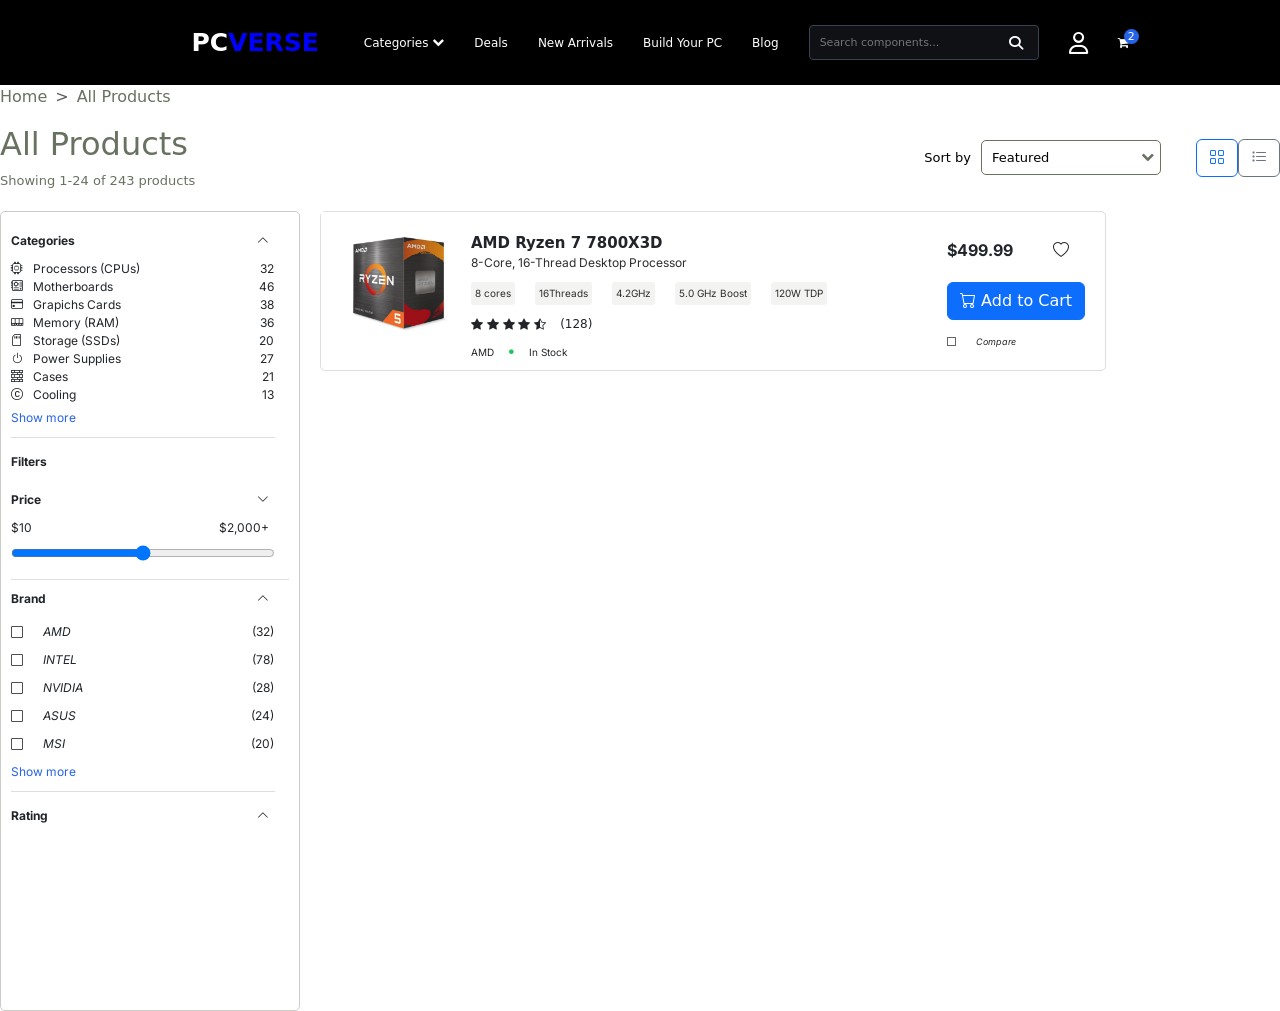
==== vjezba/vjezba2/vjezba2.html @ c1186073 "almin.cart" ====
<!DOCTYPE html>
<html>
<head>
    <title>Vjezba2</title>
    <link rel="stylesheet" href="vjezba2.css">
    <link rel="stylesheet" href="font-awesome-4.7.0/css/font-awesome.min.css">
    <link rel="stylesheet" href="https://cdnjs.cloudflare.com/ajax/libs/font-awesome/6.7.2/css/all.min.css">
    <link rel="stylesheet" href="https://cdnjs.cloudflare.com/ajax/libs/font-awesome/4.7.0/css/font-awesome.min.css">


    <link rel="preconnect" href="https://fonts.googleapis.com">
    <link rel="preconnect" href="https://fonts.gstatic.com" crossorigin>
    <link href="https://fonts.googleapis.com/css2?family=Inter:ital,opsz,wght@0,14..32,100..900;1,14..32,100..900&family=Roboto+Slab:wght@100..900&family=Roboto:ital,wght@0,100..900;1,100..900&display=swap"
          rel="stylesheet">
    <link href="https://cdn.jsdelivr.net/npm/bootstrap@5.3.8/dist/css/bootstrap.min.css" rel="stylesheet"
          integrity="sha384-sRIl4kxILFvY47J16cr9ZwB07vP4J8+LH7qKQnuqkuIAvNWLzeN8tE5YBujZqJLB" crossorigin="anonymous">
    <script src="https://cdn.jsdelivr.net/npm/bootstrap@5.3.8/dist/js/bootstrap.bundle.min.js"
            integrity="sha384-FKyoEForCGlyvwx9Hj09JcYn3nv7wiPVlz7YYwJrWVcXK/BmnVDxM+D2scQbITxI"
            crossorigin="anonymous"></script>
    <link rel="stylesheet" href="https://cdn.jsdelivr.net/npm/bootstrap-icons@1.13.1/font/bootstrap-icons.min.css">

</head>

<body>
<div class="header">
    <div class="title">
        <div class="pc">PC</div>
        <div class="verse">VERSE</div>
    </div>
    <div>Categories <i class="fa fa-chevron-down" aria-hidden="true"></i></div>
    <div>Deals</div>
    <div>New Arrivals</div>
    <div>Build Your PC</div>
    <div>Blog</div>

    <div class="search-bar">
        <input class="global-search" type="search" placeholder="Search components..."/>
        <i class="fa-solid fa-magnifying-glass"></i>
    </div>

    <i class="fa-slab-press fa-regular fa-user"></i>
    <div class="shop">
        <i class="fa fa-shopping-cart"></i>
        <span class="number"> 2 </span>
    </div>
</div>

<div class="content">
    <nav style="--bs-breadcrumb-divider: '>'">
        <ol class="breadcrumb">
            <li class="breadcrumb-item">Home</li>
            <li class="breadcrumb-item">All Products</li>
        </ol>
    </nav>

</div>

<div class="content count-and-filters">
    <div class="count">
        <h2>All Products</h2>
        <div class="showing">Showing 1-24 of 243 products</div>
    </div>
    <div class="filters">
        <div style="color: black;">Sort by</div>
        <div class="holder">
            <input class="holderinput" type="featured" value="Featured">
            <i class="fa fa-chevron-down second" aria-hidden="true"></i>
        </div>
        <button type="button" class="btn btn-outline-primary"><i class="bi bi-grid"></i></button>
        <button type="button" class="btn btn-outline-secondary"><i class="bi bi-list-task"></i></button>
    </div>
</div>


    <div class="all">
        <div class="categories1">
          <div>
            <p class="title1"> Categories <i class="bi bi-chevron-up"></i></p>
            <div class="categories-input"><i class="bi bi-cpu"></i>  Processors (CPUs) <span class="numbers">32</span></div> 
            <div class="categories-input"><i class="bi bi-motherboard"></i> Motherboards <span class="numbers">46</span> </div> 
            <div class="categories-input"><i class="bi bi-credit-card"></i>  Grapichs Cards <span class="numbers">38</span></div>
            <div class="categories-input"><i class="bi bi-memory"></i> Memory (RAM) <span class="numbers">36</span></div>
            <div class="categories-input"><i class="bi bi-sd-card"></i> Storage (SSDs) <span class="numbers">20</span></div>
            <div class="categories-input"><i class="bi bi-power"></i> Power Supplies <span class="numbers">27</span></div>
            <div class="categories-input"><i class="bi bi-bricks"></i> Cases <span class="numbers">21</span></div>
            <div class="categories-input"><i class="bi bi-c-circle"></i> Cooling <span class="numbers">13</span></div>
            <p class="show-more">Show more</p>
          </div>

          <div class="part2">
            <p class="title1">Filters</p>
            <p class="title1">Price<i class="bi bi-chevron-down"></i></p>
            <label for="range2" class="form-label"><span>$10</span> <span> $2,000+</span> </label>
            <div class="form-range">
            <input type="range" class="form-range-input" min="10" max="2,000" id="range2">
            </div>
          </div>
        <div class="part3">
            <p class="title1">Brand <i class="bi bi-chevron-up"></i></p>
            <div class="brand-item"><i class="bi bi-square">AMD</i><span class="numbers">(32)</span></div> 
            <div class="brand-item"><i class="bi bi-square">INTEL</i><span class="numbers">(78)</span></div>
            <div class="brand-item"><i class="bi bi-square">NVIDIA</i><span class="numbers">(28)</span></div>
            <div class="brand-item"><i class="bi bi-square">ASUS</i><span class="numbers">(24)</span></div>
            <div class="brand-item"><i class="bi bi-square">MSI</i><span class="numbers">(20)</span></div>
            <p class="show-more">Show more</p>
        </div> 
        <div>
            <p class="title1">Rating<i class="bi bi-chevron-up"></i></p>
        </div>
      </div>

      <div class="column2">
            <div><img class="photo1" src="rzyen.jpg" alt="photo1"></div>  
        <div class="details">
          <div class="column2-part1">
            <div class="ryzen">AMD Ryzen 7 7800X3D</div>
            <div class="descript">8-Core, 16-Thread Desktop Processor</div>

          <div class="ryzen-infos">
            <span class="cores">8 cores</span>
            <span class="threads">16Threads</span>
            <span class="GHz4">4.2GHz</span>
            <span class="GHz5">5.0 GHz Boost</span>
            <span class="TDP">120W TDP</span>
          </div>
          <div class="star">
              <i class="bi bi-star-fill"></i>
              <i class="bi bi-star-fill"></i>
              <i class="bi bi-star-fill"></i>
              <i class="bi bi-star-fill"></i>
              <i class="bi bi-star-half"></i>
              <span style="margin-left: 10px;">(128)</span>
          </div>
              <div class="stock"><span>AMD</span><i class="bi bi-dot"></i><span>In Stock</span> </div>
          </div>
        </div>

      <div class="bag"> 
        <div class="heart">$499.99 <i class="bi bi-heart"></i> </div>
        <div class="cartshop"><button class="btn btn-primary"> <i class="bi bi-cart"></i> <span>Add to Cart</span> </button></div>
        <div class="compare"><i class="bi bi-square">Compare</i></div>
      </div>  
        


      </div>




    </div>




</body>
</html>
---- vjezba/vjezba2/vjezba2.css ----
body {
    margin: 0;
    font-family: 'Inter', sans-serif;
    width: 100%;
    justify-content: space-between;
}

.content {
    max-width: 1320px;
    margin: 0 auto;
}

.header {
    display: flex;
    background-color: black;
    color: white;
    height: 85px;
    font-size: 12px;
    align-items: center;
    gap: 30px;
    margin: 0;
    justify-content: center;
}

.title {
    display: flex;
    padding: 15px;
    margin-left: 35px;
    font-weight: 600;
    font-size: 25px;
    align-items: baseline;
}

.pc {
    color: white;
    font-size: 25px;
}

.verse {
    color: blue;
}

.search-bar {
    display: flex;
    align-items: center;
    position: relative;
}

.global-search {
    display: flex;
    background-color: #0F1115;
    color: #f8fafc;
    margin: 0;
    border: 1px solid #374151;
    height: 35px;
    border-radius: 4px;
    padding: 10px;
    align-items: center;
    width: 230px;
    font-size: 11px;
}

.fa-magnifying-glass {
    padding: 0;
    font-size: 14px;
    color: #f8fafc;
    position: absolute;
    margin-left: 200px;
}

.fa-user {
    font-size: 22px;
}

.shop {
    display: flex;
    align-items: center;
}

.fa-shopping-cart {
    font-size: 22px;
}

.number {
    display: flex;
    background-color: #2563e8;
    font-size: 11px;
    width: 15px;
    height: 15px;
    border-radius: 50%;
    justify-content: center;
    margin-top: -13px;
    margin-left: -5px;
}

.fa-chevron-down {
    font-size: 8px;
    position: relative;
    bottom: 1px;
}

.text {
    display: flex;
    font-size: 13px;
    margin-left: 210px;
    font-family: 'Inter', sans-serif;
    gap: 7px;
}

.count-and-filters {
  display: flex;
  align-items: center;
  justify-content: space-between;
  font-size: 13px;
  color: #687260;
}

.filters {
    display: flex;
    align-items: center;
}

.breadcrumb {
  color: #687260;
}

.holder {
  width: 215px;
  align-items: center;
  display: flex;
  margin-left: 10px;
}

.second {
  display: flex;
  right: 20px;
  align-items: center;
}

.holderinput {
  height: 35px;
  width: 180px;
  padding-left: 10px;
  border-radius: 5px;
  border: 1px solid #687260;
  outline: none;
  box-shadow: none;
  display: flex;
}
.categories1 {
    font-family: 'Inter', sans-serif;
    font-size: 12px;
    display: block;
    border: 1px solid #cbcbc7;
    border-radius: 5px;
    width: 300px;
    height: 800px;
    margin-top: 20px;
    padding: 10px;
}
.categories-input {
    display: flex;
    gap: 10px 10px;
}
.numbers {
   margin-left: auto;
   padding-right: 15px;
}
.show-more {
   display: flex;
   color: #2563e8;
   top: 30px;
   border-bottom: 1px solid rgba(0, 0, 0, 0.13);
   width: 95%;
   margin-top: 5px;
   padding-bottom: 10px;
   gap: 10px 10px;
   margin-bottom: 5px;
}
.title1 {
    font-weight: bold;
    font-size: 12px;
    margin: 0;
    display: flex;
    padding: 10px 0px;
    align-items: center;
    width: 100%;
    justify-content: space-between;
    padding-right: 20px;
}
.form-label {
    display: flex;
    justify-content: space-between;
    padding-right: 20px;
}
.form-range-input {
    width: 95%;
}
.part2 {
    border-bottom: 1px solid rgba(0, 0, 0, 0.13);
    padding-bottom: 10px;
}
.brand-item {
    display: flex;
    justify-content: space-between;
    margin-left: auto;
    align-items: center;
 }
.all {
    display: flex;
    gap: 20px;
 }



.column2 {
    display: flex;
    border: 1px solid rgba(0, 0, 0, 0.13);
    max-width: 850px;
    max-height: 160px;
    margin-top: 20px;
    border-radius: 5px;
    box-sizing: border-box;
    justify-content: space-between;
}

.photo1 {
    width: 150px;
    height: 140px;
    margin: 0;
 }
 .column2-part1 {
    display: inline-block;
    margin-top: 20px;
 }
 .ryzen {
    font-weight: bold;
    font-size: 15px;
 }
.descript {
    font-size: 12px;
    color: #2d2d2c;
    font-family: 'Inter', sans-serif;
}
.ryzen-infos {
    display: flex;
    font-size: 10px;
    gap: 20px;
    color: #2d2d2c;
    font-family: 'Inter', sans-serif;
    margin-top: 10px;
    align-items: center;
}
.cores {
    background-color: #cbcbc73a;
    text-align: center;
    border-radius: 3px;
    padding: 4px;
}
.threads {
    background-color: #cbcbc73a;
    text-align: center;
    border-radius: 3px;
    padding: 4px;
}
.GHz4 {
    background-color: #cbcbc73a;
    text-align: center;
    border-radius: 3px;
    padding: 4px;
}
.GHz5 {
    background-color: #cbcbc73a;
    text-align: center;
    border-radius: 3px;
    padding: 4px;
}
.TDP {
    background-color: #cbcbc73a;
    text-align: center;
    border-radius: 3px;
    padding: 4px;
}
.star {
    font-size: 12px;
    margin-top: 10px;
}
.stock {
    font-size: 10px;
    font-family: 'Inter', sans-serif;
    display: flex;
    align-items: center;
    gap: 5px;
}
.bi-dot {
    font-size: 25px;
    color: #22c55e;
    flex-shrink: 0;
}
.details {
    display: flex;
}
.bag {
    display: flex;
    flex-direction: column;
    justify-content: center;
    margin-left: 100px;
}
.heart {
    display: flex;
    gap: 40px;
    padding: 20px;
    font-family: 'Inter', sans-serif;
    font-weight: bold;
    text-align: center;
}
.cartshop {
    padding: 0px 20px;
}
.compare {
    display: flex;
    padding: 10px 20px;
    font-size: 9px;
    font-family: 'Inter', sans-serif;
    text-align: center;
}
.bi-square {
    display: flex;
    gap: 20px;
    align-items: center;
    padding: 5px 0px;
}
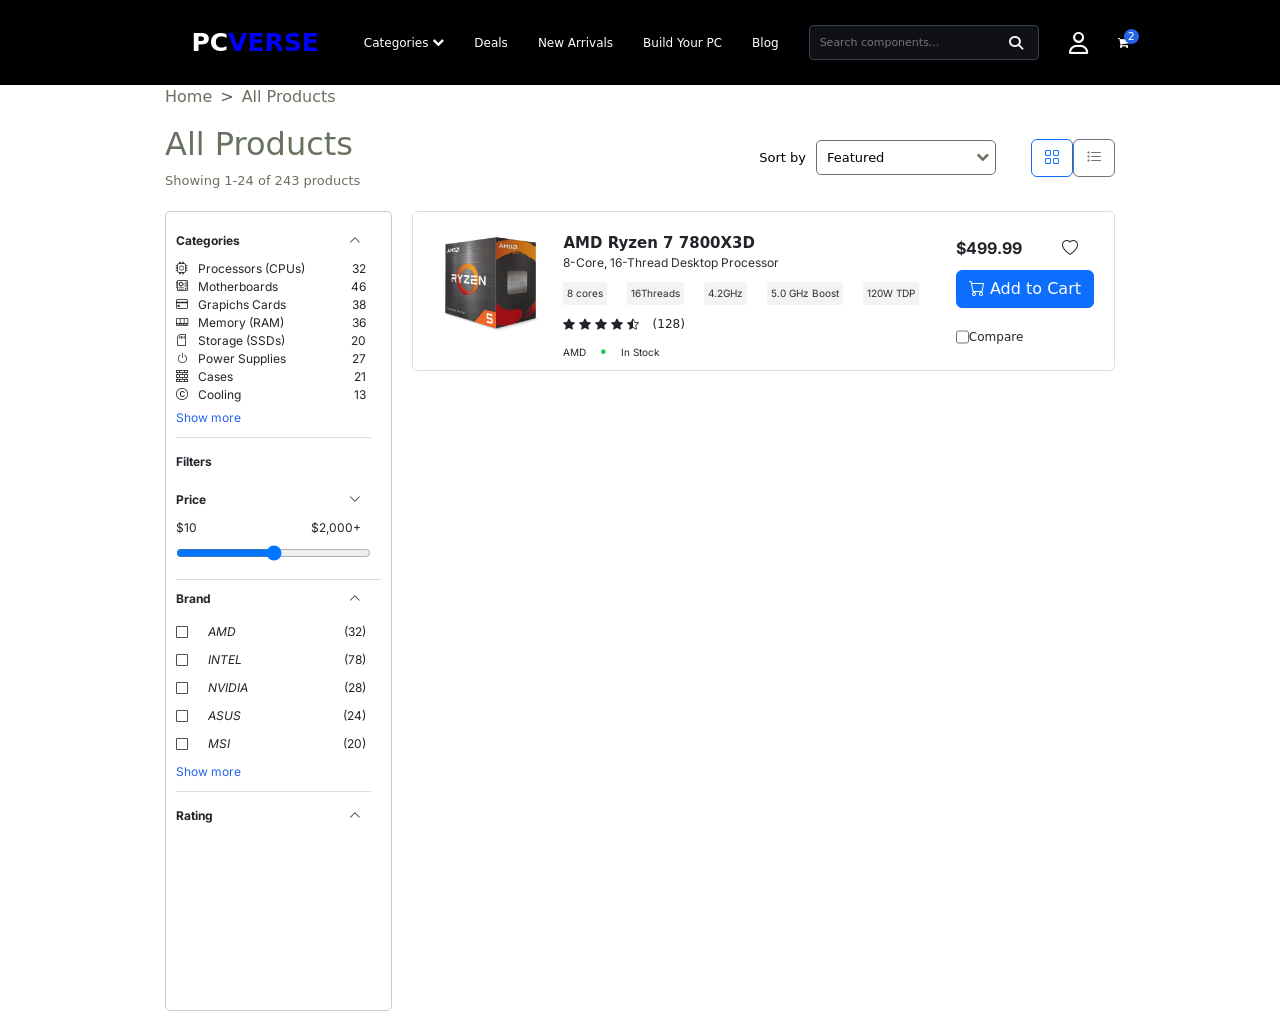
==== commit c199600b: "Code revisions." ====
--- a/vjezba/vjezba2/vjezba2.html
+++ b/vjezba/vjezba2/vjezba2.html
@@ -72,83 +72,89 @@
 </div>
 
 
-    <div class="all">
-        <div class="categories1">
-          <div>
+<div class="content all">
+    <div class="categories1">
+        <div>
             <p class="title1"> Categories <i class="bi bi-chevron-up"></i></p>
-            <div class="categories-input"><i class="bi bi-cpu"></i>  Processors (CPUs) <span class="numbers">32</span></div> 
-            <div class="categories-input"><i class="bi bi-motherboard"></i> Motherboards <span class="numbers">46</span> </div> 
-            <div class="categories-input"><i class="bi bi-credit-card"></i>  Grapichs Cards <span class="numbers">38</span></div>
-            <div class="categories-input"><i class="bi bi-memory"></i> Memory (RAM) <span class="numbers">36</span></div>
-            <div class="categories-input"><i class="bi bi-sd-card"></i> Storage (SSDs) <span class="numbers">20</span></div>
-            <div class="categories-input"><i class="bi bi-power"></i> Power Supplies <span class="numbers">27</span></div>
+            <div class="categories-input"><i class="bi bi-cpu"></i> Processors (CPUs) <span class="numbers">32</span>
+            </div>
+            <div class="categories-input"><i class="bi bi-motherboard"></i> Motherboards <span class="numbers">46</span>
+            </div>
+            <div class="categories-input"><i class="bi bi-credit-card"></i> Grapichs Cards <span
+                    class="numbers">38</span></div>
+            <div class="categories-input"><i class="bi bi-memory"></i> Memory (RAM) <span class="numbers">36</span>
+            </div>
+            <div class="categories-input"><i class="bi bi-sd-card"></i> Storage (SSDs) <span class="numbers">20</span>
+            </div>
+            <div class="categories-input"><i class="bi bi-power"></i> Power Supplies <span class="numbers">27</span>
+            </div>
             <div class="categories-input"><i class="bi bi-bricks"></i> Cases <span class="numbers">21</span></div>
             <div class="categories-input"><i class="bi bi-c-circle"></i> Cooling <span class="numbers">13</span></div>
             <p class="show-more">Show more</p>
-          </div>
+        </div>
 
-          <div class="part2">
+        <div class="part2">
             <p class="title1">Filters</p>
             <p class="title1">Price<i class="bi bi-chevron-down"></i></p>
             <label for="range2" class="form-label"><span>$10</span> <span> $2,000+</span> </label>
             <div class="form-range">
-            <input type="range" class="form-range-input" min="10" max="2,000" id="range2">
+                <input type="range" class="form-range-input" min="10" max="2,000" id="range2">
             </div>
-          </div>
+        </div>
         <div class="part3">
             <p class="title1">Brand <i class="bi bi-chevron-up"></i></p>
-            <div class="brand-item"><i class="bi bi-square">AMD</i><span class="numbers">(32)</span></div> 
+            <div class="brand-item"><i class="bi bi-square">AMD</i><span class="numbers">(32)</span></div>
             <div class="brand-item"><i class="bi bi-square">INTEL</i><span class="numbers">(78)</span></div>
             <div class="brand-item"><i class="bi bi-square">NVIDIA</i><span class="numbers">(28)</span></div>
             <div class="brand-item"><i class="bi bi-square">ASUS</i><span class="numbers">(24)</span></div>
             <div class="brand-item"><i class="bi bi-square">MSI</i><span class="numbers">(20)</span></div>
             <p class="show-more">Show more</p>
-        </div> 
+        </div>
         <div>
             <p class="title1">Rating<i class="bi bi-chevron-up"></i></p>
         </div>
-      </div>
+    </div>
 
-      <div class="column2">
-            <div><img class="photo1" src="rzyen.jpg" alt="photo1"></div>  
+    <div class="column2">
+        <div><img class="photo1" src="rzyen.jpg" alt="photo1"></div>
         <div class="details">
-          <div class="column2-part1">
-            <div class="ryzen">AMD Ryzen 7 7800X3D</div>
-            <div class="descript">8-Core, 16-Thread Desktop Processor</div>
+            <div class="column2-part1">
+                <div class="ryzen">AMD Ryzen 7 7800X3D</div>
+                <div class="descript">8-Core, 16-Thread Desktop Processor</div>
 
-          <div class="ryzen-infos">
-            <span class="cores">8 cores</span>
-            <span class="threads">16Threads</span>
-            <span class="GHz4">4.2GHz</span>
-            <span class="GHz5">5.0 GHz Boost</span>
-            <span class="TDP">120W TDP</span>
-          </div>
-          <div class="star">
-              <i class="bi bi-star-fill"></i>
-              <i class="bi bi-star-fill"></i>
-              <i class="bi bi-star-fill"></i>
-              <i class="bi bi-star-fill"></i>
-              <i class="bi bi-star-half"></i>
-              <span style="margin-left: 10px;">(128)</span>
-          </div>
-              <div class="stock"><span>AMD</span><i class="bi bi-dot"></i><span>In Stock</span> </div>
-          </div>
+                <div class="ryzen-infos">
+                    <span class="label-button">8 cores</span>
+                    <span class="label-button">16Threads</span>
+                    <span class="label-button">4.2GHz</span>
+                    <span class="label-button">5.0 GHz Boost</span>
+                    <span class="label-button">120W TDP</span>
+                </div>
+                <div class="star">
+                    <i class="bi bi-star-fill"></i>
+                    <i class="bi bi-star-fill"></i>
+                    <i class="bi bi-star-fill"></i>
+                    <i class="bi bi-star-fill"></i>
+                    <i class="bi bi-star-half"></i>
+                    <span style="margin-left: 10px;">(128)</span>
+                </div>
+                <div class="stock"><span>AMD</span><i class="bi bi-dot"></i><span>In Stock</span></div>
+            </div>
         </div>
 
-      <div class="bag"> 
-        <div class="heart">$499.99 <i class="bi bi-heart"></i> </div>
-        <div class="cartshop"><button class="btn btn-primary"> <i class="bi bi-cart"></i> <span>Add to Cart</span> </button></div>
-        <div class="compare"><i class="bi bi-square">Compare</i></div>
-      </div>  
-        
-
-
-      </div>
-
-
+        <div class="bag">
+            <div class="heart">$499.99 <i class="bi bi-heart"></i></div>
+            <div class="cartshop">
+                <button class="btn btn-primary"><i class="bi bi-cart"></i> <span>Add to Cart</span></button>
+            </div>
+            <div class="compare">
+                <input id="compareCheckbox" type="checkbox"/>
+                <label for="compareCheckbox">Compare</label>
+            </div>
+        </div>
 
 
     </div>
+</div>
 
 
 
--- a/vjezba/vjezba2/vjezba2.css
+++ b/vjezba/vjezba2/vjezba2.css
@@ -6,7 +6,7 @@
 }
 
 .content {
-    max-width: 1320px;
+    max-width: 950px;
     margin: 0 auto;
 }
 
@@ -216,8 +216,8 @@
 .column2 {
     display: flex;
     border: 1px solid rgba(0, 0, 0, 0.13);
-    max-width: 850px;
     max-height: 160px;
+    width: 100%;
     margin-top: 20px;
     border-radius: 5px;
     box-sizing: border-box;
@@ -251,36 +251,13 @@
     margin-top: 10px;
     align-items: center;
 }
-.cores {
+.label-button {
     background-color: #cbcbc73a;
     text-align: center;
     border-radius: 3px;
     padding: 4px;
 }
-.threads {
-    background-color: #cbcbc73a;
-    text-align: center;
-    border-radius: 3px;
-    padding: 4px;
-}
-.GHz4 {
-    background-color: #cbcbc73a;
-    text-align: center;
-    border-radius: 3px;
-    padding: 4px;
-}
-.GHz5 {
-    background-color: #cbcbc73a;
-    text-align: center;
-    border-radius: 3px;
-    padding: 4px;
-}
-.TDP {
-    background-color: #cbcbc73a;
-    text-align: center;
-    border-radius: 3px;
-    padding: 4px;
-}
+
 .star {
     font-size: 12px;
     margin-top: 10px;
@@ -304,26 +281,24 @@
     display: flex;
     flex-direction: column;
     justify-content: center;
-    margin-left: 100px;
+    margin-left: auto;
+    padding: 0 20px;
+    gap: 10px;
 }
 .heart {
     display: flex;
     gap: 40px;
-    padding: 20px;
     font-family: 'Inter', sans-serif;
     font-weight: bold;
     text-align: center;
 }
-.cartshop {
-    padding: 0px 20px;
-}
+
 .compare {
-    display: flex;
-    padding: 10px 20px;
-    font-size: 9px;
-    font-family: 'Inter', sans-serif;
-    text-align: center;
-}
+    font-size: 12px;
+    margin-top: 10px;
+    display: flex;
+}
+
 .bi-square {
     display: flex;
     gap: 20px;
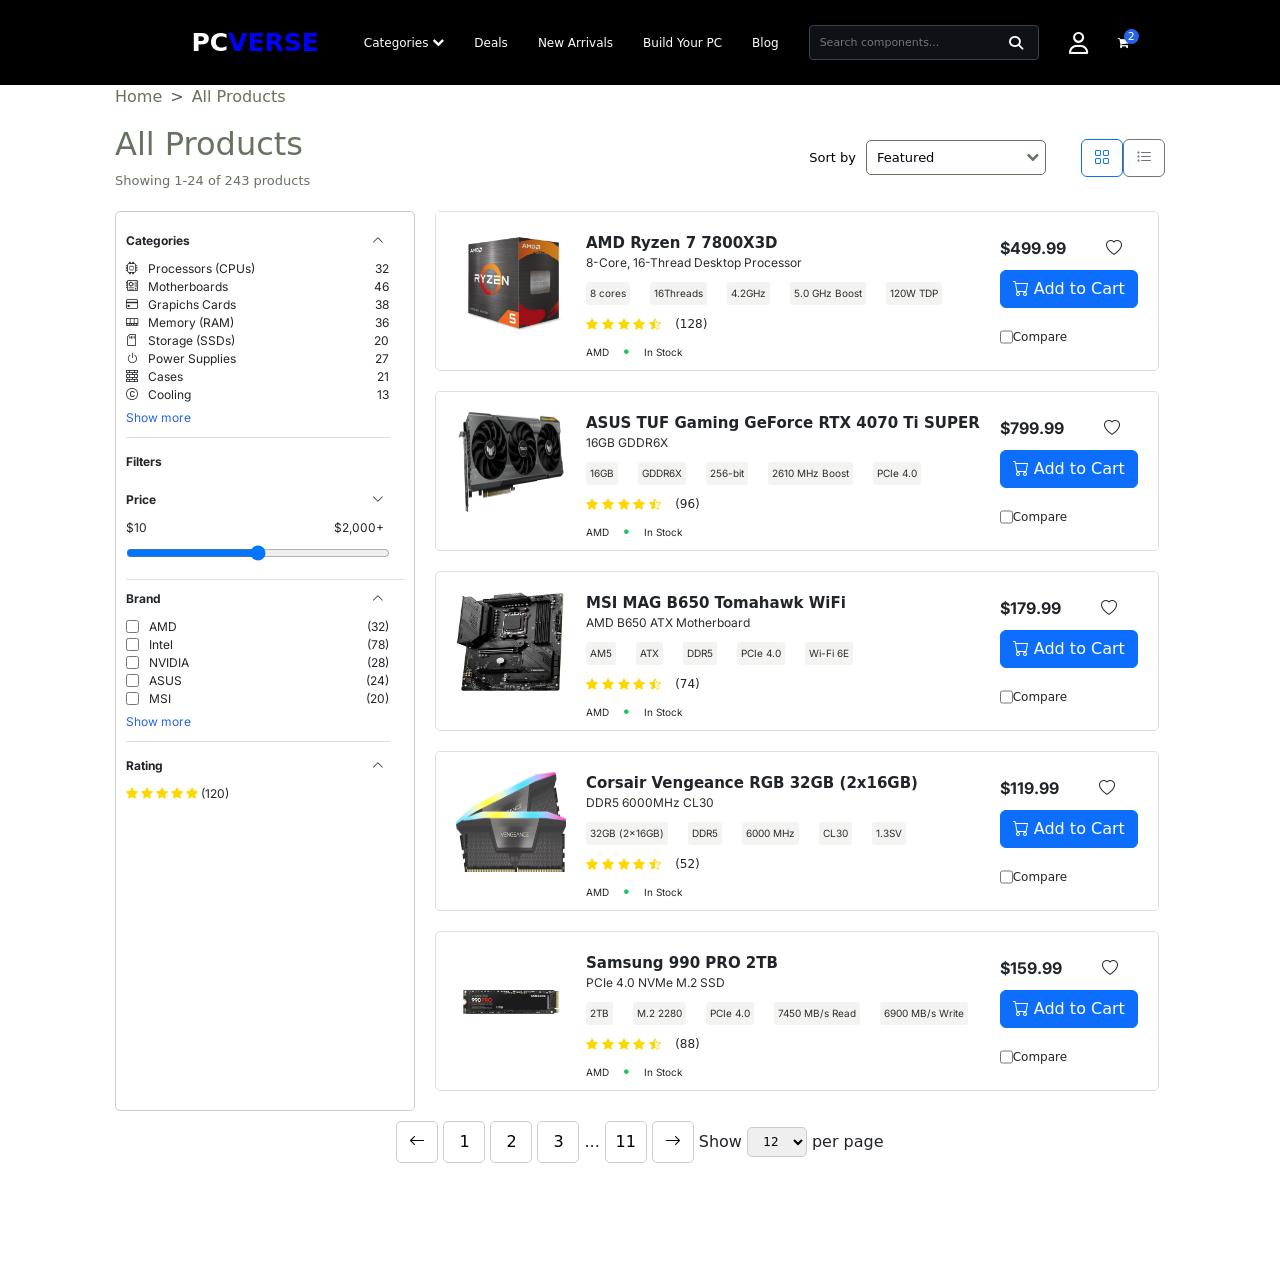
==== commit e6ff8fc9: "almin.part5" ====
--- a/vjezba/vjezba2/vjezba2.html
+++ b/vjezba/vjezba2/vjezba2.html
@@ -103,21 +103,33 @@
         </div>
         <div class="part3">
             <p class="title1">Brand <i class="bi bi-chevron-up"></i></p>
-            <div class="brand-item"><i class="bi bi-square">AMD</i><span class="numbers">(32)</span></div>
-            <div class="brand-item"><i class="bi bi-square">INTEL</i><span class="numbers">(78)</span></div>
-            <div class="brand-item"><i class="bi bi-square">NVIDIA</i><span class="numbers">(28)</span></div>
-            <div class="brand-item"><i class="bi bi-square">ASUS</i><span class="numbers">(24)</span></div>
-            <div class="brand-item"><i class="bi bi-square">MSI</i><span class="numbers">(20)</span></div>
+            <div class="brand-item"><input id="compareCheckbox" type="checkbox"/><span class="brand-name">AMD</span><span class="numbers">(32)</span></div>
+            <div class="brand-item"><input id="compareCheckbox" type="checkbox"/><span class="brand-name">Intel</span><span class="numbers">(78)</span></div>
+            <div class="brand-item"><input id="compareCheckbox" type="checkbox"/><span class="brand-name">NVIDIA</span><span class="numbers">(28)</span></div>
+            <div class="brand-item"><input id="compareCheckbox" type="checkbox"/><span class="brand-name">ASUS</span><span class="numbers">(24)</span></div>
+            <div class="brand-item"><input id="compareCheckbox" type="checkbox"/><span class="brand-name">MSI</span><span class="numbers">(20)</span></div>
             <p class="show-more">Show more</p>
         </div>
+        
         <div>
             <p class="title1">Rating<i class="bi bi-chevron-up"></i></p>
-        </div>
-    </div>
-
+                <div>        
+                    <i class="bi bi-star-fill"></i>
+                    <i class="bi bi-star-fill"></i>
+                    <i class="bi bi-star-fill"></i>
+                    <i class="bi bi-star-fill"></i>
+                    <i class="bi bi-star-fill"></i>
+                    <span class="numbers">(120)</span>
+                </div>
+
+
+        </div>
+    </div>
+
+ <div class="columns">
     <div class="column2">
         <div><img class="photo1" src="rzyen.jpg" alt="photo1"></div>
-        <div class="details">
+         <div class="details">
             <div class="column2-part1">
                 <div class="ryzen">AMD Ryzen 7 7800X3D</div>
                 <div class="descript">8-Core, 16-Thread Desktop Processor</div>
@@ -151,12 +163,185 @@
                 <label for="compareCheckbox">Compare</label>
             </div>
         </div>
-
-
-    </div>
-</div>
-
-
+    </div>
+
+  <div class="column2">
+        <div><img class="photo2" src="asus.png" alt="photo1"></div>
+         <div class="details">
+            <div class="column2-part1">
+                <div class="ryzen">ASUS TUF Gaming GeForce RTX 4070 Ti SUPER</div>
+                <div class="descript">16GB GDDR6X</div>
+
+                <div class="ryzen-infos">
+                    <span class="label-button">16GB</span>
+                    <span class="label-button">GDDR6X</span>
+                    <span class="label-button">256-bit</span>
+                    <span class="label-button">2610 MHz Boost</span>
+                    <span class="label-button">PCIe 4.0</span>
+                </div>
+                <div class="star">
+                    <i class="bi bi-star-fill"></i>
+                    <i class="bi bi-star-fill"></i>
+                    <i class="bi bi-star-fill"></i>
+                    <i class="bi bi-star-fill"></i>
+                    <i class="bi bi-star-half"></i>
+                    <span style="margin-left: 10px;">(96)</span>
+                </div>
+                <div class="stock"><span>AMD</span><i class="bi bi-dot"></i><span>In Stock</span></div>
+            </div>
+        </div>
+
+        <div class="bag">
+            <div class="heart">$799.99 <i class="bi bi-heart"></i></div>
+            <div class="cartshop">
+                <button class="btn btn-primary"><i class="bi bi-cart"></i> <span>Add to Cart</span></button>
+            </div>
+            <div class="compare">
+                <input id="compareCheckbox" type="checkbox"/>
+                <label for="compareCheckbox">Compare</label>
+            </div>
+        </div>
+    </div>
+        
+    <div class="column2">
+        <div><img class="photo3" src="mag-b650-tomahawk-wifi.png" alt="photo1"></div>
+         <div class="details">
+            <div class="column2-part1">
+                <div class="ryzen">MSI MAG B650 Tomahawk WiFi</div>
+                <div class="descript">AMD B650 ATX Motherboard</div>
+
+                <div class="ryzen-infos">
+                    <span class="label-button">AM5</span>
+                    <span class="label-button">ATX</span>
+                    <span class="label-button">DDR5</span>
+                    <span class="label-button">PCIe 4.0</span>
+                    <span class="label-button">Wi-Fi 6E</span>
+                </div>
+                <div class="star">
+                    <i class="bi bi-star-fill"></i>
+                    <i class="bi bi-star-fill"></i>
+                    <i class="bi bi-star-fill"></i>
+                    <i class="bi bi-star-fill"></i>
+                    <i class="bi bi-star-half"></i>
+                    <span style="margin-left: 10px;">(74)</span>
+                </div>
+                <div class="stock"><span>AMD</span><i class="bi bi-dot"></i><span>In Stock</span></div>
+            </div>
+        </div>
+
+        <div class="bag">
+            <div class="heart">$179.99 <i class="bi bi-heart"></i></div>
+            <div class="cartshop">
+                <button class="btn btn-primary"><i class="bi bi-cart"></i> <span>Add to Cart</span></button>
+            </div>
+            <div class="compare">
+                <input id="compareCheckbox" type="checkbox"/>
+                <label for="compareCheckbox">Compare</label>
+            </div>
+        </div>
+    </div>
+
+
+
+    <div class="column2">
+        <div><img class="photo3" src="corsaire.avif" alt="photo1"></div>
+         <div class="details">
+            <div class="column2-part1">
+                <div class="ryzen">Corsair Vengeance RGB 32GB (2x16GB)</div>
+                <div class="descript">DDR5 6000MHz CL30</div>
+
+                <div class="ryzen-infos">
+                    <span class="label-button">32GB (2x16GB)</span>
+                    <span class="label-button">DDR5</span>
+                    <span class="label-button">6000 MHz</span>
+                    <span class="label-button">CL30</span>
+                    <span class="label-button">1.3SV</span>
+                </div>
+                <div class="star">
+                    <i class="bi bi-star-fill"></i>
+                    <i class="bi bi-star-fill"></i>
+                    <i class="bi bi-star-fill"></i>
+                    <i class="bi bi-star-fill"></i>
+                    <i class="bi bi-star-half"></i>
+                    <span style="margin-left: 10px;">(52)</span>
+                </div>
+                <div class="stock"><span>AMD</span><i class="bi bi-dot"></i><span>In Stock</span></div>
+            </div>
+        </div>
+
+        <div class="bag">
+            <div class="heart">$119.99 <i class="bi bi-heart"></i></div>
+            <div class="cartshop">
+                <button class="btn btn-primary"><i class="bi bi-cart"></i> <span>Add to Cart</span></button>
+            </div>
+            <div class="compare">
+                <input id="compareCheckbox" type="checkbox"/>
+                <label for="compareCheckbox">Compare</label>
+            </div>
+        </div>
+    </div>
+
+        <div class="column2">
+        <div><img class="photo3" src="samsung.webp" alt="photo1"></div>
+         <div class="details">
+            <div class="column2-part1">
+                <div class="ryzen">Samsung 990 PRO 2TB</div>
+                <div class="descript">PCIe 4.0 NVMe M.2 SSD</div>
+
+                <div class="ryzen-infos">
+                    <span class="label-button">2TB</span>
+                    <span class="label-button">M.2 2280</span>
+                    <span class="label-button">PCIe 4.0</span>
+                    <span class="label-button">7450 MB/s Read</span>
+                    <span class="label-button">6900 MB/s Write</span>
+                </div>
+                <div class="star">
+                    <i class="bi bi-star-fill"></i>
+                    <i class="bi bi-star-fill"></i>
+                    <i class="bi bi-star-fill"></i>
+                    <i class="bi bi-star-fill"></i>
+                    <i class="bi bi-star-half"></i>
+                    <span style="margin-left: 10px;">(88)</span>
+                </div>
+                <div class="stock"><span>AMD</span><i class="bi bi-dot"></i><span>In Stock</span></div>
+            </div>
+        </div>
+
+        <div class="bag">
+            <div class="heart">$159.99 <i class="bi bi-heart"></i></div>
+            <div class="cartshop">
+                <button class="btn btn-primary"><i class="bi bi-cart"></i> <span>Add to Cart</span></button>
+            </div>
+            <div class="compare">
+                <input id="compareCheckbox" type="checkbox"/>
+                <label for="compareCheckbox">Compare</label>
+            </div>
+        </div>
+    </div>
+        
+ </div>
+</div>
+
+</div>
+
+<div class="bottom-bar">
+    <button class="number-btn"><i class="bi bi-arrow-left"></i></button>
+    <button class="number-btn">1</button>
+    <button class="number-btn">2</button>
+    <button class="number-btn">3</button>
+    ...
+    <button class="number-btn">11</button>
+    <button class="number-btn"><i class="bi bi-arrow-right"></i></button>
+    <span>Show</span>
+
+    <select class="fort-select"
+        <option selected>Izaberi</option>
+        <option value="2">12</option>
+        <option value="1">24</option>
+        <option value="2">36</option>
+    </select>
+    <span>per page</span>
+</div>
 
 
 </body>
--- a/vjezba/vjezba2/vjezba2.css
+++ b/vjezba/vjezba2/vjezba2.css
@@ -6,7 +6,7 @@
 }
 
 .content {
-    max-width: 950px;
+    max-width: 1050px;
     margin: 0 auto;
 }
 
@@ -154,7 +154,7 @@
     border: 1px solid #cbcbc7;
     border-radius: 5px;
     width: 300px;
-    height: 800px;
+    height: 900px;
     margin-top: 20px;
     padding: 10px;
 }
@@ -206,6 +206,10 @@
     margin-left: auto;
     align-items: center;
  }
+ .brand-name {
+    display: flex;
+    margin-left: 10px;
+ }
 .all {
     display: flex;
     gap: 20px;
@@ -223,7 +227,6 @@
     box-sizing: border-box;
     justify-content: space-between;
 }
-
 .photo1 {
     width: 150px;
     height: 140px;
@@ -305,4 +308,62 @@
     align-items: center;
     padding: 5px 0px;
 }
-
+.columns {
+    display: flex;
+    flex-direction: column;
+}
+.photo2 {
+    width: 150px;
+    height: 140px;
+    margin: 0;
+    padding: 20px;
+}
+.photo3 {
+    width: 150px;
+    height: 140px;
+    margin: 0;
+    padding: 20px;
+}
+.bi-star-fill {
+    color: gold;
+}
+.bi-star-half {
+    color: gold;
+}
+
+
+
+.bottom-bar {
+   max-width: 1000px;
+   margin: 0 auto;
+   display: flex;
+   align-items: center;
+   justify-content: center;
+   gap: 5px;
+   margin-bottom: 100px;
+   margin-top: 10px;
+}
+.number-btn {
+    width: 42px;
+    height: 42px;
+    background: white;
+    color: black;
+    border: 1px solid #ccc;
+    border-radius: 5px;
+    cursor: pointer;
+}
+
+.number-btn:hover {
+    background: #0d6efd;
+    color: white;
+    border-color: #0d6efd;
+}
+
+.fort-select {
+    width: 60px;
+    height: 30px;
+    border-color: #ccc;
+    border-radius: 5px;
+    font-size: 12px;
+    text-align: center;
+}
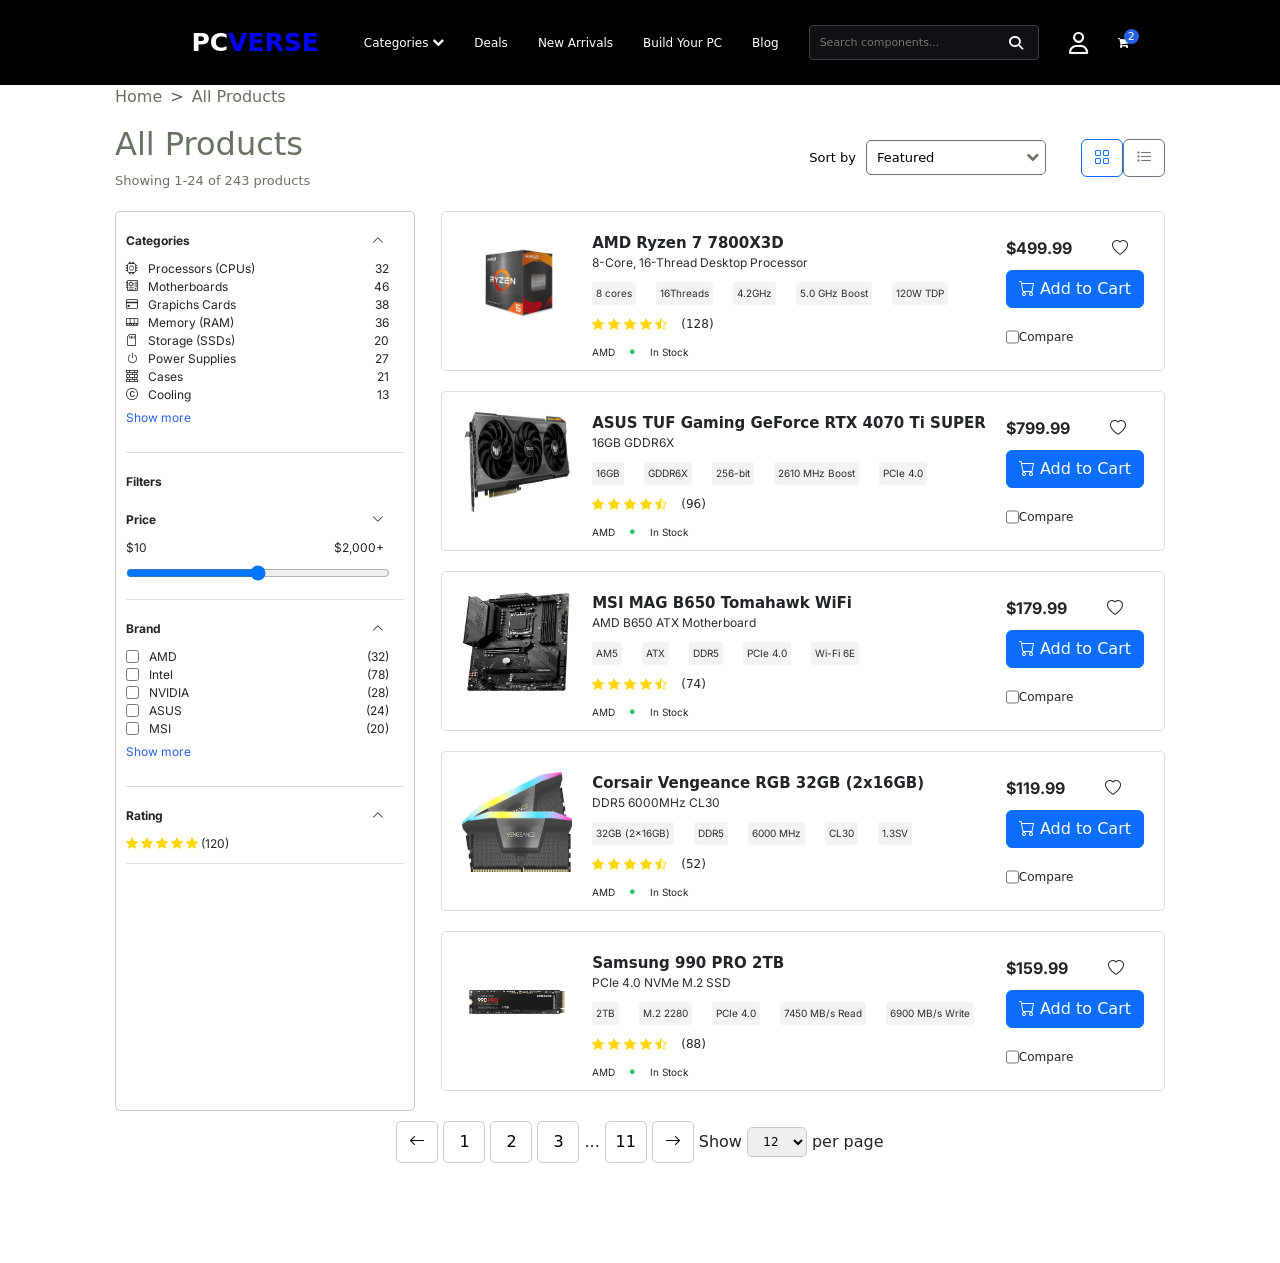
==== commit ff406894: "Code revisions." ====
--- a/vjezba/vjezba2/vjezba2.html
+++ b/vjezba/vjezba2/vjezba2.html
@@ -73,9 +73,9 @@
 
 
 <div class="content all">
-    <div class="categories1">
-        <div>
-            <p class="title1"> Categories <i class="bi bi-chevron-up"></i></p>
+    <div class="main-filter">
+        <div class="filter-group">
+            <p class="filter-group-name"> Categories <i class="bi bi-chevron-up"></i></p>
             <div class="categories-input"><i class="bi bi-cpu"></i> Processors (CPUs) <span class="numbers">32</span>
             </div>
             <div class="categories-input"><i class="bi bi-motherboard"></i> Motherboards <span class="numbers">46</span>
@@ -92,47 +92,47 @@
             <div class="categories-input"><i class="bi bi-c-circle"></i> Cooling <span class="numbers">13</span></div>
             <p class="show-more">Show more</p>
         </div>
-
-        <div class="part2">
-            <p class="title1">Filters</p>
-            <p class="title1">Price<i class="bi bi-chevron-down"></i></p>
+        <div class="filter-group">
+            <p class="filter-group-name">Filters</p>
+            <p class="filter-group-name">Price<i class="bi bi-chevron-down"></i></p>
             <label for="range2" class="form-label"><span>$10</span> <span> $2,000+</span> </label>
             <div class="form-range">
                 <input type="range" class="form-range-input" min="10" max="2,000" id="range2">
             </div>
         </div>
-        <div class="part3">
-            <p class="title1">Brand <i class="bi bi-chevron-up"></i></p>
-            <div class="brand-item"><input id="compareCheckbox" type="checkbox"/><span class="brand-name">AMD</span><span class="numbers">(32)</span></div>
-            <div class="brand-item"><input id="compareCheckbox" type="checkbox"/><span class="brand-name">Intel</span><span class="numbers">(78)</span></div>
-            <div class="brand-item"><input id="compareCheckbox" type="checkbox"/><span class="brand-name">NVIDIA</span><span class="numbers">(28)</span></div>
-            <div class="brand-item"><input id="compareCheckbox" type="checkbox"/><span class="brand-name">ASUS</span><span class="numbers">(24)</span></div>
-            <div class="brand-item"><input id="compareCheckbox" type="checkbox"/><span class="brand-name">MSI</span><span class="numbers">(20)</span></div>
+        <div class="filter-group">
+            <p class="filter-group-name">Brand <i class="bi bi-chevron-up"></i></p>
+            <div class="brand-item"><input id="compareCheckbox" type="checkbox"/><span
+                    class="brand-name">AMD</span><span class="numbers">(32)</span></div>
+            <div class="brand-item"><input id="compareCheckbox" type="checkbox"/><span
+                    class="brand-name">Intel</span><span class="numbers">(78)</span></div>
+            <div class="brand-item"><input id="compareCheckbox" type="checkbox"/><span
+                    class="brand-name">NVIDIA</span><span class="numbers">(28)</span></div>
+            <div class="brand-item"><input id="compareCheckbox" type="checkbox"/><span
+                    class="brand-name">ASUS</span><span class="numbers">(24)</span></div>
+            <div class="brand-item"><input id="compareCheckbox" type="checkbox"/><span
+                    class="brand-name">MSI</span><span class="numbers">(20)</span></div>
             <p class="show-more">Show more</p>
         </div>
-        
-        <div>
-            <p class="title1">Rating<i class="bi bi-chevron-up"></i></p>
-                <div>        
-                    <i class="bi bi-star-fill"></i>
-                    <i class="bi bi-star-fill"></i>
-                    <i class="bi bi-star-fill"></i>
-                    <i class="bi bi-star-fill"></i>
-                    <i class="bi bi-star-fill"></i>
-                    <span class="numbers">(120)</span>
-                </div>
-
-
-        </div>
-    </div>
-
- <div class="columns">
-    <div class="column2">
-        <div><img class="photo1" src="rzyen.jpg" alt="photo1"></div>
-         <div class="details">
-            <div class="column2-part1">
+        <div class="filter-group">
+            <p class="filter-group-name">Rating<i class="bi bi-chevron-up"></i></p>
+            <div>
+                <i class="bi bi-star-fill"></i>
+                <i class="bi bi-star-fill"></i>
+                <i class="bi bi-star-fill"></i>
+                <i class="bi bi-star-fill"></i>
+                <i class="bi bi-star-fill"></i>
+                <span class="numbers">(120)</span>
+            </div>
+        </div>
+    </div>
+
+    <div class="columns">
+        <div class="product-card">
+            <div><img class="product-image" src="rzyen.jpg" alt="photo1"></div>
+            <div class="product-details">
                 <div class="ryzen">AMD Ryzen 7 7800X3D</div>
-                <div class="descript">8-Core, 16-Thread Desktop Processor</div>
+                <div class="product-short-description">8-Core, 16-Thread Desktop Processor</div>
 
                 <div class="ryzen-infos">
                     <span class="label-button">8 cores</span>
@@ -151,26 +151,24 @@
                 </div>
                 <div class="stock"><span>AMD</span><i class="bi bi-dot"></i><span>In Stock</span></div>
             </div>
-        </div>
-
-        <div class="bag">
-            <div class="heart">$499.99 <i class="bi bi-heart"></i></div>
-            <div class="cartshop">
-                <button class="btn btn-primary"><i class="bi bi-cart"></i> <span>Add to Cart</span></button>
-            </div>
-            <div class="compare">
-                <input id="compareCheckbox" type="checkbox"/>
-                <label for="compareCheckbox">Compare</label>
-            </div>
-        </div>
-    </div>
-
-  <div class="column2">
-        <div><img class="photo2" src="asus.png" alt="photo1"></div>
-         <div class="details">
-            <div class="column2-part1">
+
+            <div class="bag">
+                <div class="heart">$499.99 <i class="bi bi-heart"></i></div>
+                <div class="cartshop">
+                    <button class="btn btn-primary"><i class="bi bi-cart"></i> <span>Add to Cart</span></button>
+                </div>
+                <div class="compare">
+                    <input id="compareCheckbox" type="checkbox"/>
+                    <label for="compareCheckbox">Compare</label>
+                </div>
+            </div>
+        </div>
+        <div class="product-card">
+            <div><img class="product-image" src="asus.png" alt="photo1"></div>
+
+            <div class="product-details">
                 <div class="ryzen">ASUS TUF Gaming GeForce RTX 4070 Ti SUPER</div>
-                <div class="descript">16GB GDDR6X</div>
+                <div class="product-short-description">16GB GDDR6X</div>
 
                 <div class="ryzen-infos">
                     <span class="label-button">16GB</span>
@@ -189,26 +187,23 @@
                 </div>
                 <div class="stock"><span>AMD</span><i class="bi bi-dot"></i><span>In Stock</span></div>
             </div>
-        </div>
-
-        <div class="bag">
-            <div class="heart">$799.99 <i class="bi bi-heart"></i></div>
-            <div class="cartshop">
-                <button class="btn btn-primary"><i class="bi bi-cart"></i> <span>Add to Cart</span></button>
-            </div>
-            <div class="compare">
-                <input id="compareCheckbox" type="checkbox"/>
-                <label for="compareCheckbox">Compare</label>
-            </div>
-        </div>
-    </div>
-        
-    <div class="column2">
-        <div><img class="photo3" src="mag-b650-tomahawk-wifi.png" alt="photo1"></div>
-         <div class="details">
-            <div class="column2-part1">
+
+            <div class="bag">
+                <div class="heart">$799.99 <i class="bi bi-heart"></i></div>
+                <div class="cartshop">
+                    <button class="btn btn-primary"><i class="bi bi-cart"></i> <span>Add to Cart</span></button>
+                </div>
+                <div class="compare">
+                    <input id="compareCheckbox" type="checkbox"/>
+                    <label for="compareCheckbox">Compare</label>
+                </div>
+            </div>
+        </div>
+        <div class="product-card">
+            <div><img class="product-image" src="mag-b650-tomahawk-wifi.png" alt="photo1"></div>
+            <div class="product-details">
                 <div class="ryzen">MSI MAG B650 Tomahawk WiFi</div>
-                <div class="descript">AMD B650 ATX Motherboard</div>
+                <div class="product-short-description">AMD B650 ATX Motherboard</div>
 
                 <div class="ryzen-infos">
                     <span class="label-button">AM5</span>
@@ -227,28 +222,23 @@
                 </div>
                 <div class="stock"><span>AMD</span><i class="bi bi-dot"></i><span>In Stock</span></div>
             </div>
-        </div>
-
-        <div class="bag">
-            <div class="heart">$179.99 <i class="bi bi-heart"></i></div>
-            <div class="cartshop">
-                <button class="btn btn-primary"><i class="bi bi-cart"></i> <span>Add to Cart</span></button>
-            </div>
-            <div class="compare">
-                <input id="compareCheckbox" type="checkbox"/>
-                <label for="compareCheckbox">Compare</label>
-            </div>
-        </div>
-    </div>
-
-
-
-    <div class="column2">
-        <div><img class="photo3" src="corsaire.avif" alt="photo1"></div>
-         <div class="details">
-            <div class="column2-part1">
+
+            <div class="bag">
+                <div class="heart">$179.99 <i class="bi bi-heart"></i></div>
+                <div class="cartshop">
+                    <button class="btn btn-primary"><i class="bi bi-cart"></i> <span>Add to Cart</span></button>
+                </div>
+                <div class="compare">
+                    <input id="compareCheckbox" type="checkbox"/>
+                    <label for="compareCheckbox">Compare</label>
+                </div>
+            </div>
+        </div>
+        <div class="product-card">
+            <div><img class="product-image" src="corsaire.avif" alt="photo1"></div>
+            <div class="product-details">
                 <div class="ryzen">Corsair Vengeance RGB 32GB (2x16GB)</div>
-                <div class="descript">DDR5 6000MHz CL30</div>
+                <div class="product-short-description">DDR5 6000MHz CL30</div>
 
                 <div class="ryzen-infos">
                     <span class="label-button">32GB (2x16GB)</span>
@@ -267,26 +257,23 @@
                 </div>
                 <div class="stock"><span>AMD</span><i class="bi bi-dot"></i><span>In Stock</span></div>
             </div>
-        </div>
-
-        <div class="bag">
-            <div class="heart">$119.99 <i class="bi bi-heart"></i></div>
-            <div class="cartshop">
-                <button class="btn btn-primary"><i class="bi bi-cart"></i> <span>Add to Cart</span></button>
-            </div>
-            <div class="compare">
-                <input id="compareCheckbox" type="checkbox"/>
-                <label for="compareCheckbox">Compare</label>
-            </div>
-        </div>
-    </div>
-
-        <div class="column2">
-        <div><img class="photo3" src="samsung.webp" alt="photo1"></div>
-         <div class="details">
-            <div class="column2-part1">
+
+            <div class="bag">
+                <div class="heart">$119.99 <i class="bi bi-heart"></i></div>
+                <div class="cartshop">
+                    <button class="btn btn-primary"><i class="bi bi-cart"></i> <span>Add to Cart</span></button>
+                </div>
+                <div class="compare">
+                    <input id="compareCheckbox" type="checkbox"/>
+                    <label for="compareCheckbox">Compare</label>
+                </div>
+            </div>
+        </div>
+        <div class="product-card">
+            <div><img class="product-image" src="samsung.webp" alt="photo1"></div>
+            <div class="product-details">
                 <div class="ryzen">Samsung 990 PRO 2TB</div>
-                <div class="descript">PCIe 4.0 NVMe M.2 SSD</div>
+                <div class="product-short-description">PCIe 4.0 NVMe M.2 SSD</div>
 
                 <div class="ryzen-infos">
                     <span class="label-button">2TB</span>
@@ -305,21 +292,20 @@
                 </div>
                 <div class="stock"><span>AMD</span><i class="bi bi-dot"></i><span>In Stock</span></div>
             </div>
-        </div>
-
-        <div class="bag">
-            <div class="heart">$159.99 <i class="bi bi-heart"></i></div>
-            <div class="cartshop">
-                <button class="btn btn-primary"><i class="bi bi-cart"></i> <span>Add to Cart</span></button>
-            </div>
-            <div class="compare">
-                <input id="compareCheckbox" type="checkbox"/>
-                <label for="compareCheckbox">Compare</label>
-            </div>
-        </div>
-    </div>
-        
- </div>
+
+            <div class="bag">
+                <div class="heart">$159.99 <i class="bi bi-heart"></i></div>
+                <div class="cartshop">
+                    <button class="btn btn-primary"><i class="bi bi-cart"></i> <span>Add to Cart</span></button>
+                </div>
+                <div class="compare">
+                    <input id="compareCheckbox" type="checkbox"/>
+                    <label for="compareCheckbox">Compare</label>
+                </div>
+            </div>
+        </div>
+
+    </div>
 </div>
 
 </div>
@@ -335,10 +321,10 @@
     <span>Show</span>
 
     <select class="fort-select"
-        <option selected>Izaberi</option>
-        <option value="2">12</option>
-        <option value="1">24</option>
-        <option value="2">36</option>
+    <option selected>Select</option>
+    <option value="2">12</option>
+    <option value="1">24</option>
+    <option value="2">36</option>
     </select>
     <span>per page</span>
 </div>
--- a/vjezba/vjezba2/vjezba2.css
+++ b/vjezba/vjezba2/vjezba2.css
@@ -147,7 +147,7 @@
   box-shadow: none;
   display: flex;
 }
-.categories1 {
+.main-filter {
     font-family: 'Inter', sans-serif;
     font-size: 12px;
     display: block;
@@ -170,14 +170,13 @@
    display: flex;
    color: #2563e8;
    top: 30px;
-   border-bottom: 1px solid rgba(0, 0, 0, 0.13);
    width: 95%;
    margin-top: 5px;
    padding-bottom: 10px;
    gap: 10px 10px;
    margin-bottom: 5px;
 }
-.title1 {
+.filter-group-name {
     font-weight: bold;
     font-size: 12px;
     margin: 0;
@@ -196,9 +195,10 @@
 .form-range-input {
     width: 95%;
 }
-.part2 {
+.filter-group {
     border-bottom: 1px solid rgba(0, 0, 0, 0.13);
     padding-bottom: 10px;
+    margin-bottom: 10px;
 }
 .brand-item {
     display: flex;
@@ -212,12 +212,10 @@
  }
 .all {
     display: flex;
-    gap: 20px;
- }
-
-
-
-.column2 {
+    justify-content: space-between;
+ }
+
+.product-card {
     display: flex;
     border: 1px solid rgba(0, 0, 0, 0.13);
     max-height: 160px;
@@ -227,20 +225,15 @@
     box-sizing: border-box;
     justify-content: space-between;
 }
-.photo1 {
-    width: 150px;
-    height: 140px;
-    margin: 0;
- }
- .column2-part1 {
-    display: inline-block;
+
+ .product-details {
     margin-top: 20px;
  }
  .ryzen {
     font-weight: bold;
     font-size: 15px;
  }
-.descript {
+.product-short-description {
     font-size: 12px;
     color: #2d2d2c;
     font-family: 'Inter', sans-serif;
@@ -277,9 +270,7 @@
     color: #22c55e;
     flex-shrink: 0;
 }
-.details {
-    display: flex;
-}
+
 .bag {
     display: flex;
     flex-direction: column;
@@ -312,26 +303,15 @@
     display: flex;
     flex-direction: column;
 }
-.photo2 {
+.product-image {
     width: 150px;
     height: 140px;
     margin: 0;
     padding: 20px;
 }
-.photo3 {
-    width: 150px;
-    height: 140px;
-    margin: 0;
-    padding: 20px;
-}
-.bi-star-fill {
+.bi-star-fill, .bi-star-half {
     color: gold;
 }
-.bi-star-half {
-    color: gold;
-}
-
-
 
 .bottom-bar {
    max-width: 1000px;
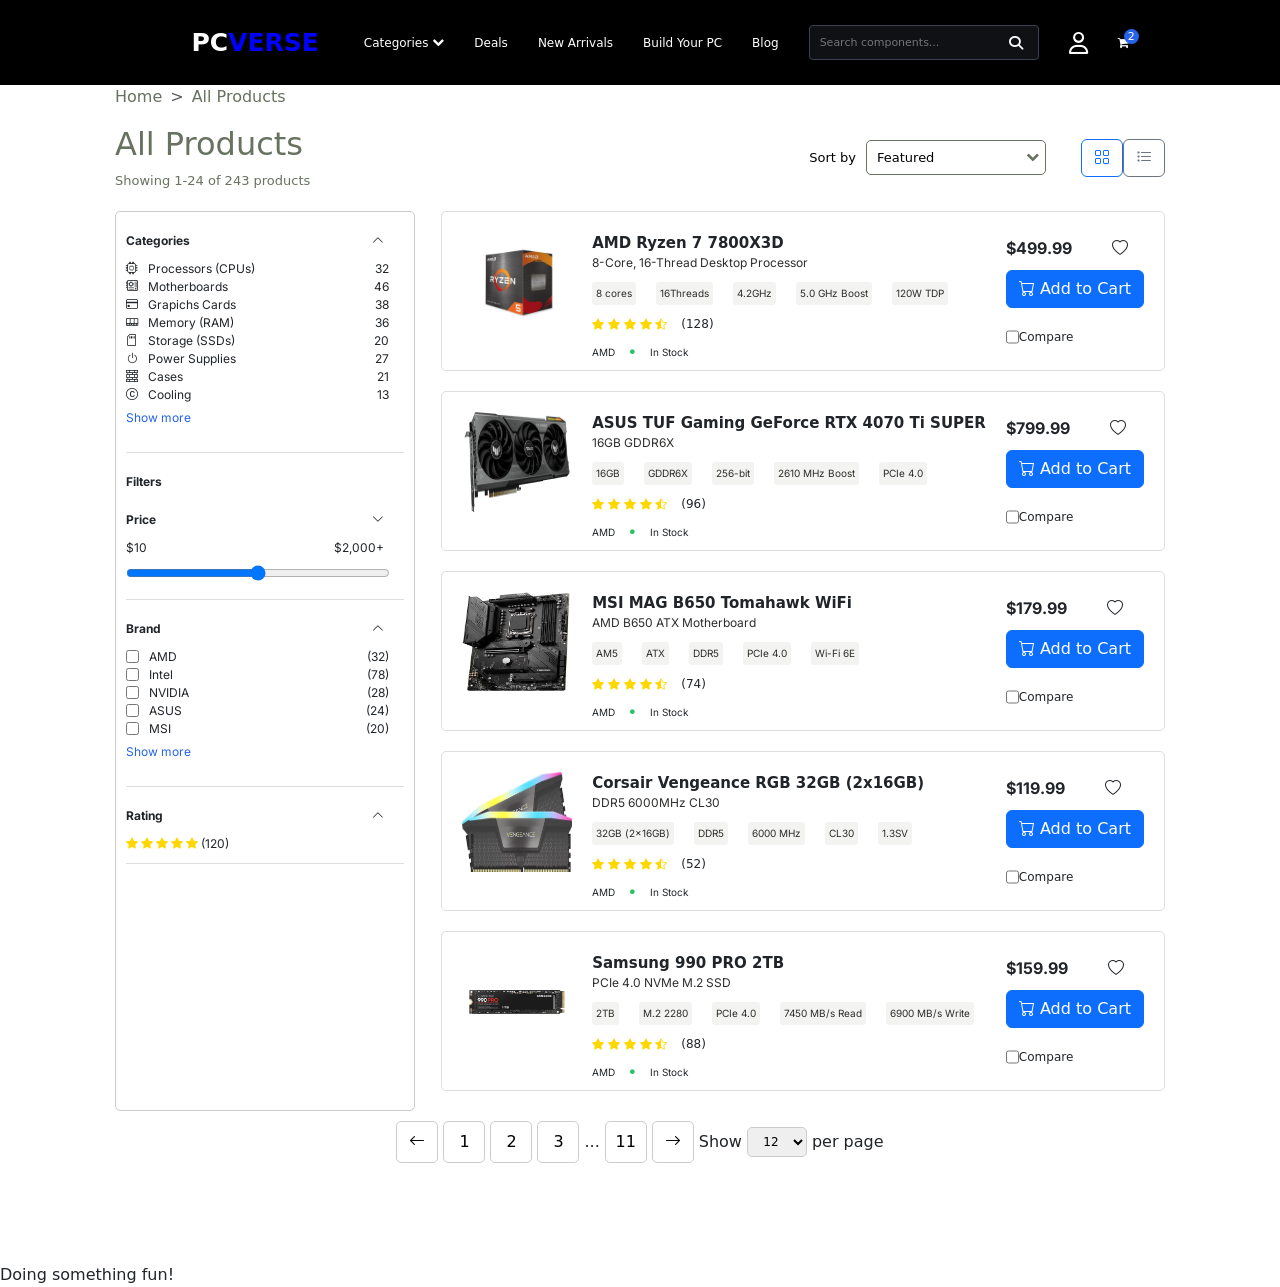
==== commit 5561fd30: "Testing git." ====
--- a/vjezba/vjezba2/vjezba2.html
+++ b/vjezba/vjezba2/vjezba2.html
@@ -329,6 +329,7 @@
     <span>per page</span>
 </div>
 
+<div>Doing something fun!</div>
 
 </body>
 </html>
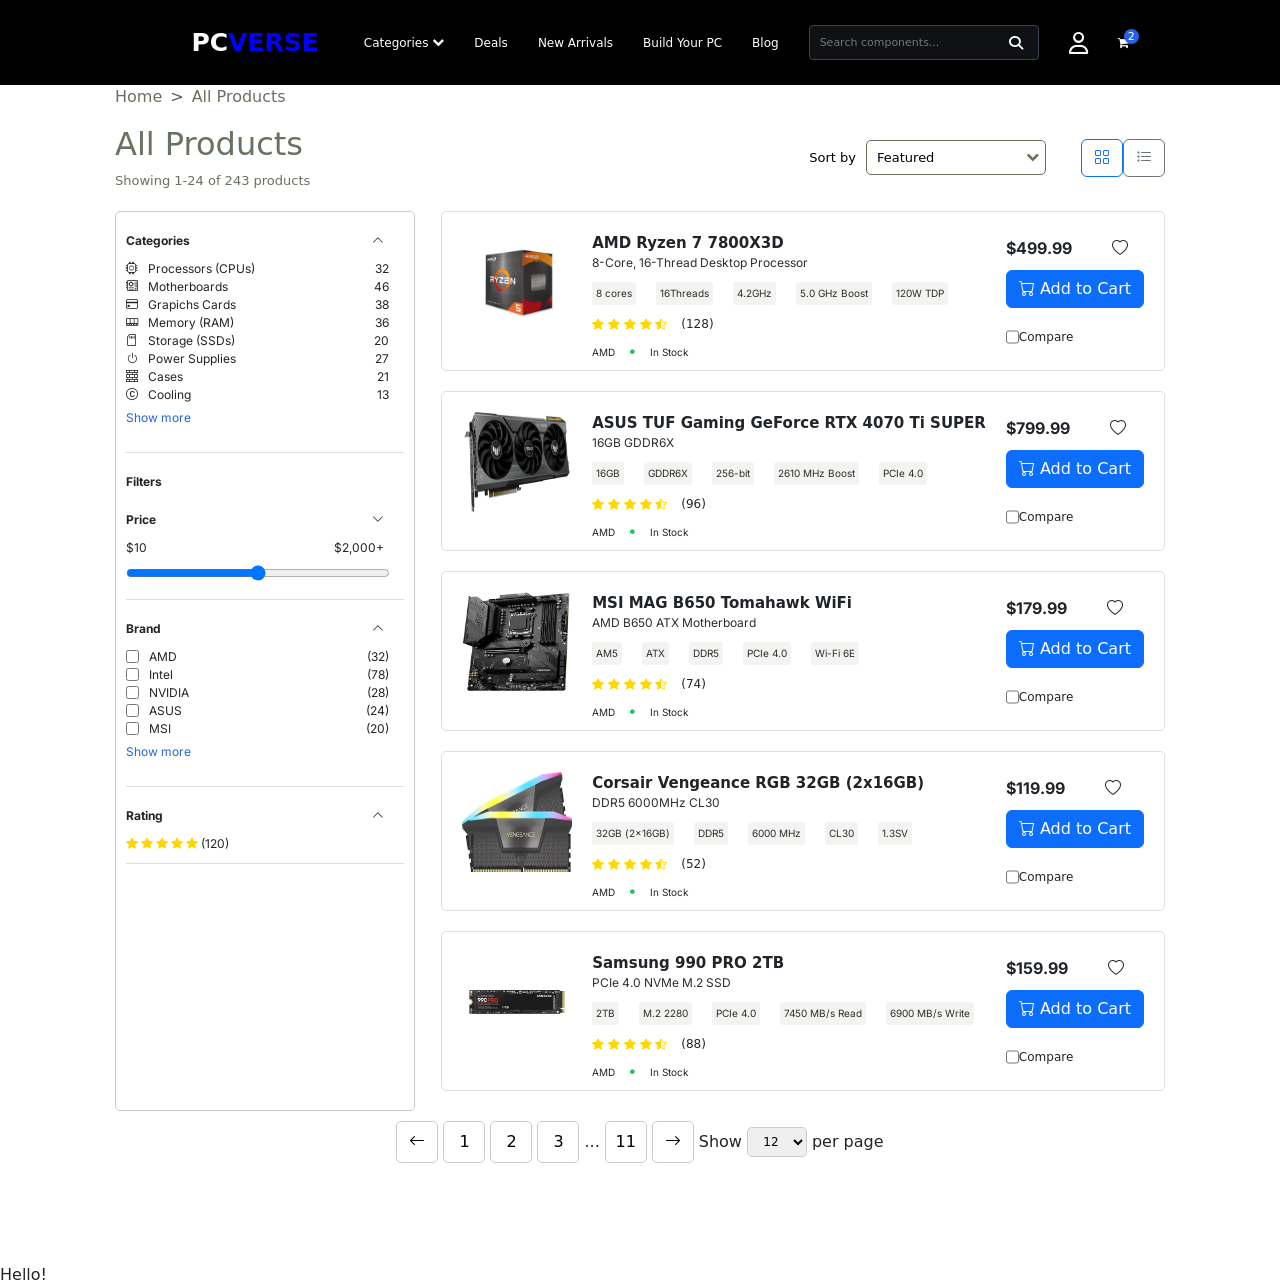
==== commit c093d004: "Testing git." ====
--- a/vjezba/vjezba2/vjezba2.html
+++ b/vjezba/vjezba2/vjezba2.html
@@ -329,7 +329,8 @@
     <span>per page</span>
 </div>
 
-<div>Doing something fun!</div>
+<div>Hello!</div>
+
 
 </body>
 </html>
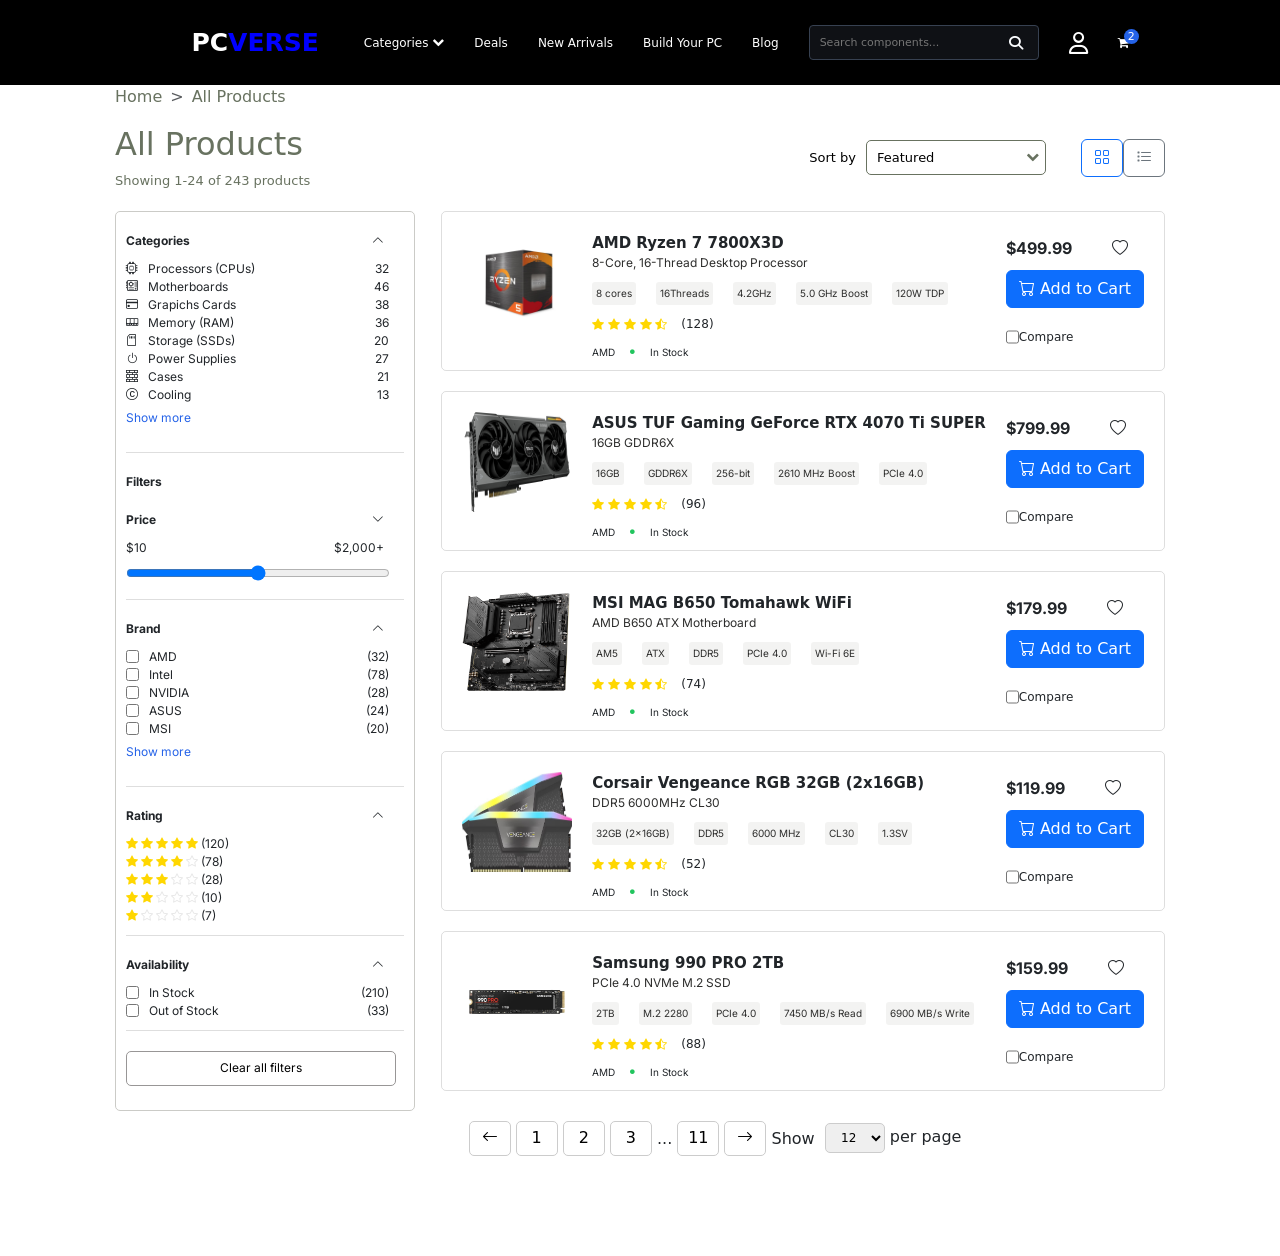
==== commit 397be86b: "bottom bar" ====
--- a/vjezba/vjezba2/vjezba2.html
+++ b/vjezba/vjezba2/vjezba2.html
@@ -124,7 +124,51 @@
                 <i class="bi bi-star-fill"></i>
                 <span class="numbers">(120)</span>
             </div>
-        </div>
+            <div>
+                <i class="bi bi-star-fill"></i>
+                <i class="bi bi-star-fill"></i>
+                <i class="bi bi-star-fill"></i>
+                <i class="bi bi-star-fill"></i>
+                <i class="bi bi-star"></i>
+                <span class="numbers">(78)</span>
+            </div>
+            <div>
+                <i class="bi bi-star-fill"></i>
+                <i class="bi bi-star-fill"></i>
+                <i class="bi bi-star-fill"></i>
+                <i class="bi bi-star-star"></i>
+                <i class="bi bi-star"></i>
+                <i class="bi bi-star"></i>
+                <span class="numbers">(28)</span>
+            </div>
+            <div>
+                <i class="bi bi-star-fill"></i>
+                <i class="bi bi-star-fill"></i>
+                <i class="bi bi-star"></i>
+                <i class="bi bi-star"></i>
+                <i class="bi bi-star"></i>
+                <span class="numbers">(10)</span>
+            </div>
+            <div>
+                <i class="bi bi-star-fill"></i>
+                <i class="bi bi-star"></i>
+                <i class="bi bi-star"></i>
+                <i class="bi bi-star"></i>
+                <i class="bi bi-star"></i>
+                <span class="numbers">(7)</span>
+            </div>
+        </div> 
+
+        <div class="filter-group">
+            <p class="filter-group-name">Availability<i class="bi bi-chevron-up"></i></p>
+            <div class="brand-item"><input id="compareCheckbox" type="checkbox"/><span
+                    class="brand-name">In Stock</span><span class="numbers">(210)</span></div>
+             <div class="brand-item"><input id="compareCheckbox" type="checkbox"/><span
+                    class="brand-name">Out of Stock</span><span class="numbers">(33)</span></div>
+        </div>
+
+        <button class="clear-button">Clear all filters</button>
+
     </div>
 
     <div class="columns">
@@ -311,25 +355,27 @@
 </div>
 
 <div class="bottom-bar">
-    <button class="number-btn"><i class="bi bi-arrow-left"></i></button>
-    <button class="number-btn">1</button>
-    <button class="number-btn">2</button>
-    <button class="number-btn">3</button>
-    ...
-    <button class="number-btn">11</button>
-    <button class="number-btn"><i class="bi bi-arrow-right"></i></button>
-    <span>Show</span>
-
-    <select class="fort-select"
-    <option selected>Select</option>
-    <option value="2">12</option>
-    <option value="1">24</option>
-    <option value="2">36</option>
-    </select>
-    <span>per page</span>
-</div>
-
-<div>Hello!</div>
+    <div>
+        <button class="number-btn"><i class="bi bi-arrow-left"></i></button>
+        <button class="number-btn">1</button>
+        <button class="number-btn">2</button>
+        <button class="number-btn">3</button>
+         ...
+        <button class="number-btn">11</button>
+        <button class="number-btn"><i class="bi bi-arrow-right"></i></button>
+        <span>Show</span>
+    </div>
+
+    <div>
+        <select class="fort-select"
+        <option selected>Select</option>
+        <option value="2">12</option>
+        <option value="1">24</option>
+        <option value="2">36</option>
+        </select>
+        <span>per page</span>
+    </div>
+</div>
 
 
 </body>
--- a/vjezba/vjezba2/vjezba2.css
+++ b/vjezba/vjezba2/vjezba2.css
@@ -315,22 +315,38 @@
 
 .bottom-bar {
    max-width: 1000px;
-   margin: 0 auto;
    display: flex;
    align-items: center;
    justify-content: center;
-   gap: 5px;
+   gap: 10px;
    margin-bottom: 100px;
    margin-top: 10px;
+   margin-left: 215px;
 }
 .number-btn {
     width: 42px;
-    height: 42px;
+    height: 35px;
     background: white;
     color: black;
     border: 1px solid #ccc;
     border-radius: 5px;
     cursor: pointer;
+}
+.clear-button {
+    width: 270px;
+    height: 35px;
+    background: white;
+    color: black bold;
+    border: 1px solid #989696;
+    border-radius: 5px;
+    cursor: pointer;
+    align-items: center;
+    margin-top: 10px;
+}
+.clear-button:hover {
+    background: #0d6efd;
+    color: white;
+    border-color: #0d6efd;
 }
 
 .number-btn:hover {
@@ -346,4 +362,9 @@
     border-radius: 5px;
     font-size: 12px;
     text-align: center;
-}+}
+.bi-star {
+    border: none;
+    color: #cccccc87;
+    border: none; 
+}
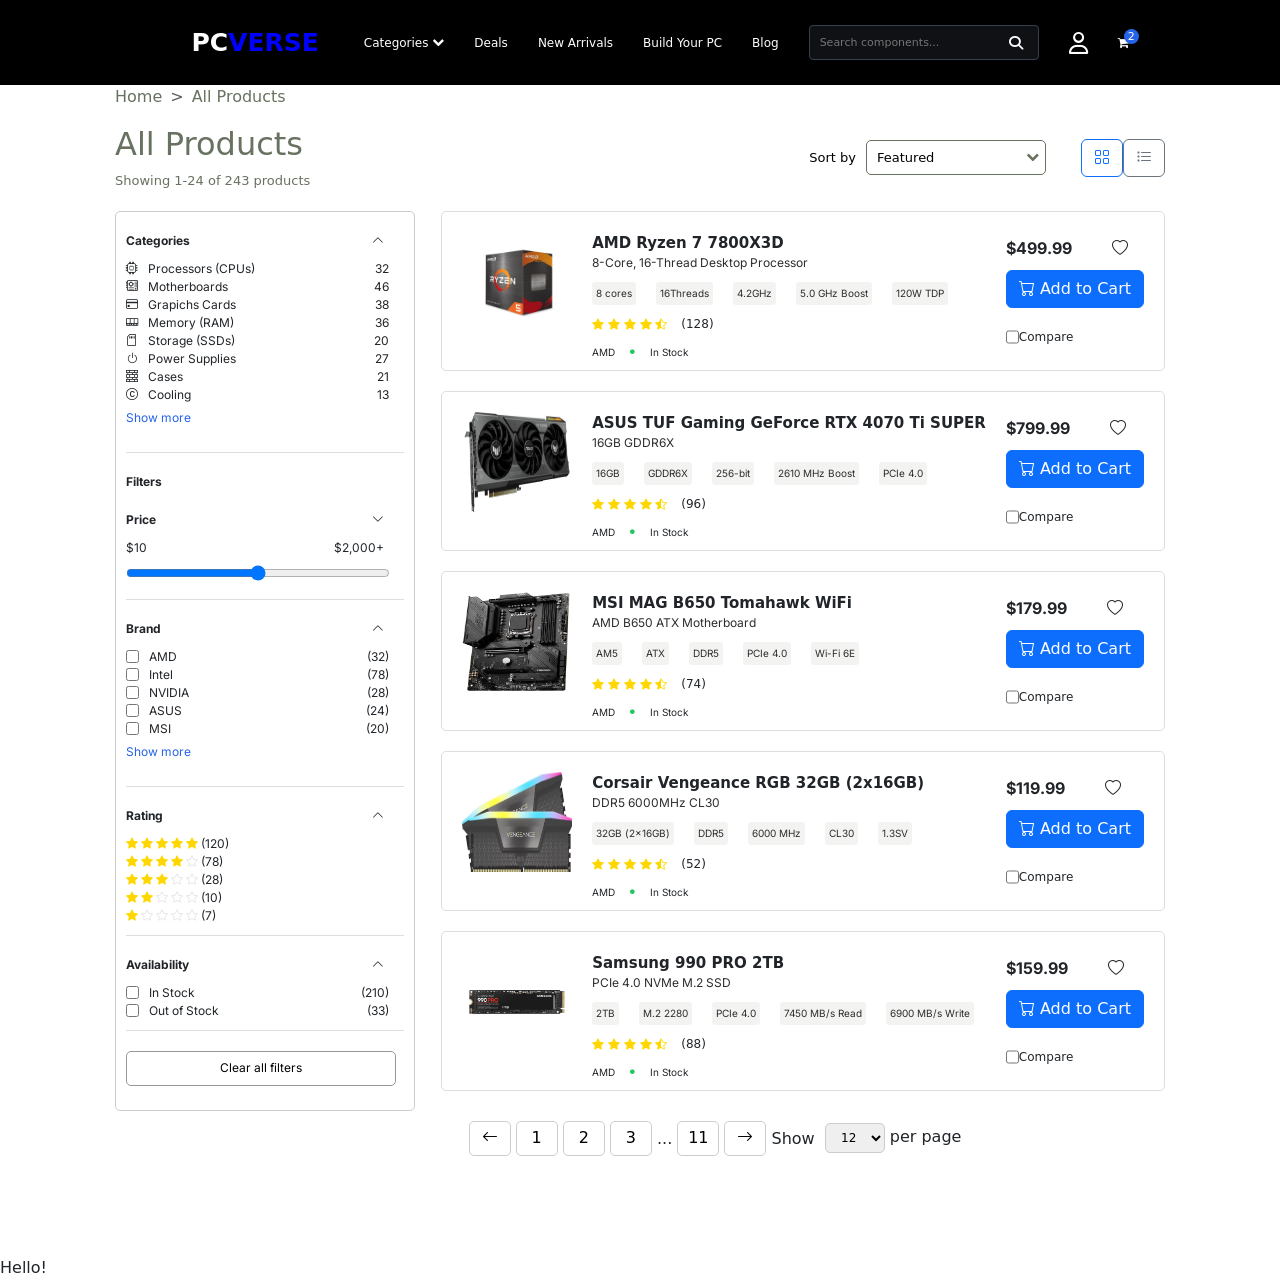
==== commit 9242dc77: "Merge pull request #2 from nklapic/bug/latest_fixes bottom bar" ====
--- a/vjezba/vjezba2/vjezba2.html
+++ b/vjezba/vjezba2/vjezba2.html
@@ -377,6 +377,8 @@
     </div>
 </div>
 
+<div>Hello!</div>
+
 
 </body>
 </html>
